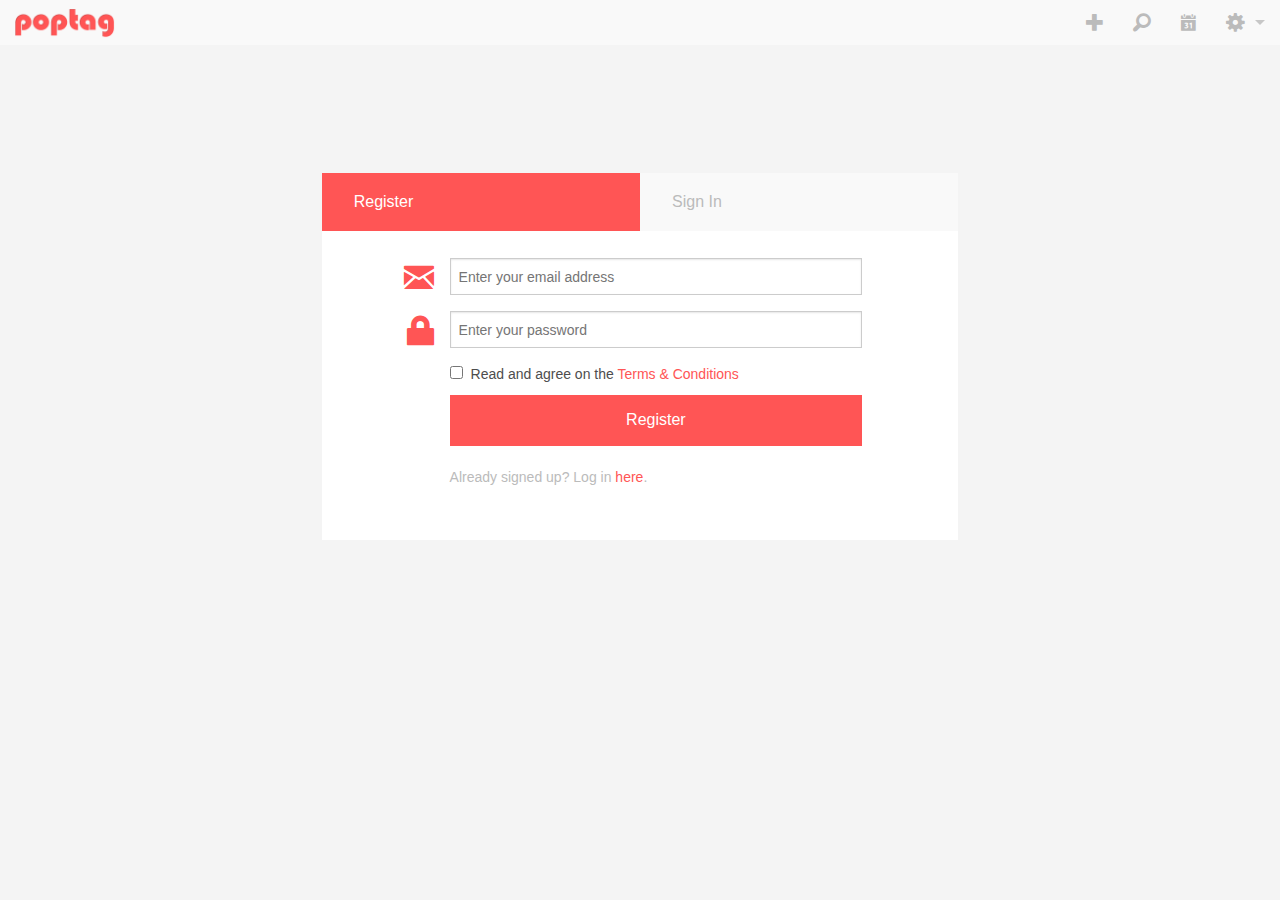
==== index.html @ 1b4990c4 "fresh" ====
<!doctype html>
<html class="no-js" lang="en">
  <head>
    <meta charset="utf-8" />
    <meta name="viewport" content="width=device-width, initial-scale=1.0" />
    <title>poptag</title>
    <link rel="stylesheet" href="css/foundation.css" />
    <link rel="stylesheet" href="css/style.css">
    <link rel="stylesheet" href="css/foundation-icons.css" />
    <script src="js/vendor/modernizr.js"></script>
  </head>
  <body>
    
    <nav class="top-bar" data-topbar>
      <ul class="title-area">
        <li class="name">
          <h1><a href="#"><img class="logo" src="img/logo-204x60.png" /></a></h1>
        </li>
         <!-- Remove the class "menu-icon" to get rid of menu icon. Take out "Menu" to just have icon alone -->
        <li class="toggle-topbar menu-icon"><a href="#"><span></span></a></li>
      </ul>
    
      <section class="top-bar-section">
        <ul class="right">
        	<li><a href="#"><i class="fi-plus"></i></a></li>
            <li><a href="#"><i class="fi-magnifying-glass"></i></a></li>
            <li><a href="#"><i class="fi-calendar"></i></a></li>
            <li class="has-dropdown">
                <a href="#"><i class="fi-widget"></i></a>
                <ul class="dropdown">
                    <li><a href="#">Profile</a></li>
                    <li><a href="#">Setting</a></li>
                    <li><a href="#">Sign Out</a></li>
                </ul>
            </li>
        </ul>
      </section>
    </nav>
    
    <div class="row toppadding">
      <div class="small-12 medium-10 large-8 small-centered columns">
      	<div class="dialogue">
	        <ul class="tabs" data-tab data-options="deep_linking:true">
              <li class="tab-title width50 active"><a href="#registerform">Register</a></li>
              <li class="tab-title width50"><a href="#signinform">Sign In</a></li>
            </ul>
            <div class="tabs-content">
              <div class="content active" id="registerform">
                <form>
                  <div class="row">
                    <div class="small-10 medium-10 large-10 small-centered">
                      <div class="row">
                        <div class="small-3 columns">
                          <label for="registeremail" class="right"><i class="fi-mail"></i></label>
                        </div>
                        <div class="small-9 columns">
                          <input type="text" id="registeremail" placeholder="Enter your email address">
                        </div>
                      </div>
                      <div class="row">
                        <div class="small-3 columns">
                          <label for="registerpassword" class="right"><i class="fi-lock"></i></label>
                        </div>
                        <div class="small-9 columns">
                          <input type="text" id="registerpassword" placeholder="Enter your password">
                        </div>
                      </div>
                      <div class="row">
                        <div class="small-3 columns">
                        </div>
                        <div class="small-9 columns">
                          <input id="read" type="checkbox"><label for="read">Read and agree on the <a href="#" data-reveal-id="tcmodal">Terms & Conditions</a></label>
                        </div>
                      </div>
                      <div class="row">
                        <div class="small-3 columns">
                        </div>
                        <div class="small-9 columns">
                          <input type="submit" class="button expand" id="registersubmit" value="Register">
                        </div>
                      </div>
                      <div class="row">
                        <div class="small-3 columns">
                        </div>
                        <div class="small-9 columns">
                          <p class="note">Already signed up? Log in <a href="#signinform">here</a>.</p>
                        </div>
                      </div>
                    </div>
                  </div>
                </form>
              </div>
              <div class="content" id="signinform">
                <form>
                  <div class="row">
                    <div class="small-10 medium-10 large-10 small-centered">
                      <div class="row">
                        <div class="small-3 columns">
                          <label for="email" class="right"><i class="fi-mail"></i></label>
                        </div>
                        <div class="small-9 columns">
                          <input type="text" id="email" placeholder="Enter your email address">
                        </div>
                      </div>
                      <div class="row">
                        <div class="small-3 columns">
                          <label for="password" class="right"><i class="fi-lock"></i></label>
                        </div>
                        <div class="small-9 columns">
                          <input type="text" id="password" placeholder="Enter your password">
                        </div>
                      </div>
                      <div class="row">
                        <div class="small-3 columns">
                        </div>
                        <div class="small-9 columns">
                          <input id="remember" type="checkbox"><label for="remember">Remember my password</label>
                        </div>
                      </div>
                      <div class="row">
                        <div class="small-3 columns">
                        </div>
                        <div class="small-9 columns">
                          <input type="submit" class="button expand" id="registersignin" value="Sign In">
                        </div>
                      </div>
                      <div class="row">
                        <div class="small-3 columns">
                        </div>
                        <div class="small-9 columns">
                          <p class="note">Need a new account? Register <a href="#registerform">here</a>.</p>
                        </div>
                      </div>
                    </div>
                  </div>
                </form>
              </div>
            </div>
      	</div>
      </div>
    </div><!--register & sign in-->

	<div id="tcmodal" class="reveal-modal" data-reveal>
      <h2>Terms & Conditions</h2>
      <p>Lorem ipsum dolor sit amet, consectetur adipiscing elit. Pellentesque imperdiet suscipit mattis. Nullam at ligula non massa ullamcorper bibendum dictum sit amet risus. Fusce quis ante ante. Sed ut nisl vitae augue adipiscing imperdiet. Phasellus placerat eleifend interdum. Mauris sit amet mauris ante. Maecenas pretium metus et adipiscing posuere. Maecenas nec nisl magna. Mauris dapibus varius neque, ac sagittis velit ultricies vel. Pellentesque magna risus, aliquet id tempor eget, aliquet in leo. Phasellus eu nunc cursus, iaculis lectus nec, vestibulum erat.</p>
      <p>Vestibulum justo quam, euismod a lacus ut, porta rhoncus elit. Sed consectetur rutrum felis id auctor. Phasellus ornare sodales tempus. Phasellus malesuada risus dui, vitae dapibus tellus fringilla sed. Quisque nisl felis, facilisis non molestie ornare, ultricies vel massa. Etiam ullamcorper, nunc a tristique commodo, arcu felis congue arcu, vitae lobortis nibh arcu eget ipsum. Proin molestie in nisi nec malesuada. Vivamus semper ultrices elementum. Donec at erat at lorem vehicula placerat. Quisque fringilla pellentesque enim, non tincidunt massa vestibulum non. Fusce nisi lacus, ornare non metus ac, hendrerit dapibus nisi. Mauris at erat nec purus vulputate rutrum in a felis. Aenean id orci sed dolor viverra dapibus. Nulla in risus ligula. Vestibulum ante ipsum primis in faucibus orci luctus et ultrices posuere cubilia Curae; Lorem ipsum dolor sit amet, consectetur adipiscing elit.</p>
      <p>Maecenas commodo, erat in bibendum condimentum, ligula turpis rhoncus augue, sit amet tristique urna velit eu nisi. Vestibulum sagittis odio enim, eget cursus augue vehicula non. Suspendisse pellentesque ante quis ipsum sagittis tincidunt. Quisque non augue ut purus luctus pellentesque vitae in neque. Maecenas porttitor rutrum purus aliquam feugiat. Sed lacinia scelerisque odio, ac lacinia tellus dignissim non. Nam at sollicitudin dui. Vivamus auctor vestibulum sodales. Vestibulum ac lacinia neque. Etiam magna neque, molestie sodales nulla nec, suscipit faucibus libero.</p>
      <a class="close-reveal-modal">&#215;</a>
    </div><!--terms & conditions-->
    
    <script src="js/vendor/jquery.js"></script>
    <script src="js/foundation.min.js"></script>
    <script src="js/foundation/foundation.accordion.js"></script>
    <script>
      $(document).foundation();
    </script>
  </body>
</html>
---- css/style.css ----
/*global*/
html{font-family:Helvetica,Arial,sans-serif;color:#666;background:#f4f4f4;}
a{color:#ff5555;}
.toppadding{padding:10% 0;}
.width50{width:50%;}

/*header*/
.logo{width:100px;}
nav ul li i{color:#bbb;font-size:1.8em;}
nav ul li:hover i{color:#fff;}

/*content*/

/*register-signin*/
.dialogue{color:#bbb;background:#fff;}
form{padding-top:2%;}
label i{color:#ff5555;font-size:2.8em;line-height:0.5em;}
.note{font-size:0.875em;}

/*desktop*/


/*tablet*/


/*mobile*/
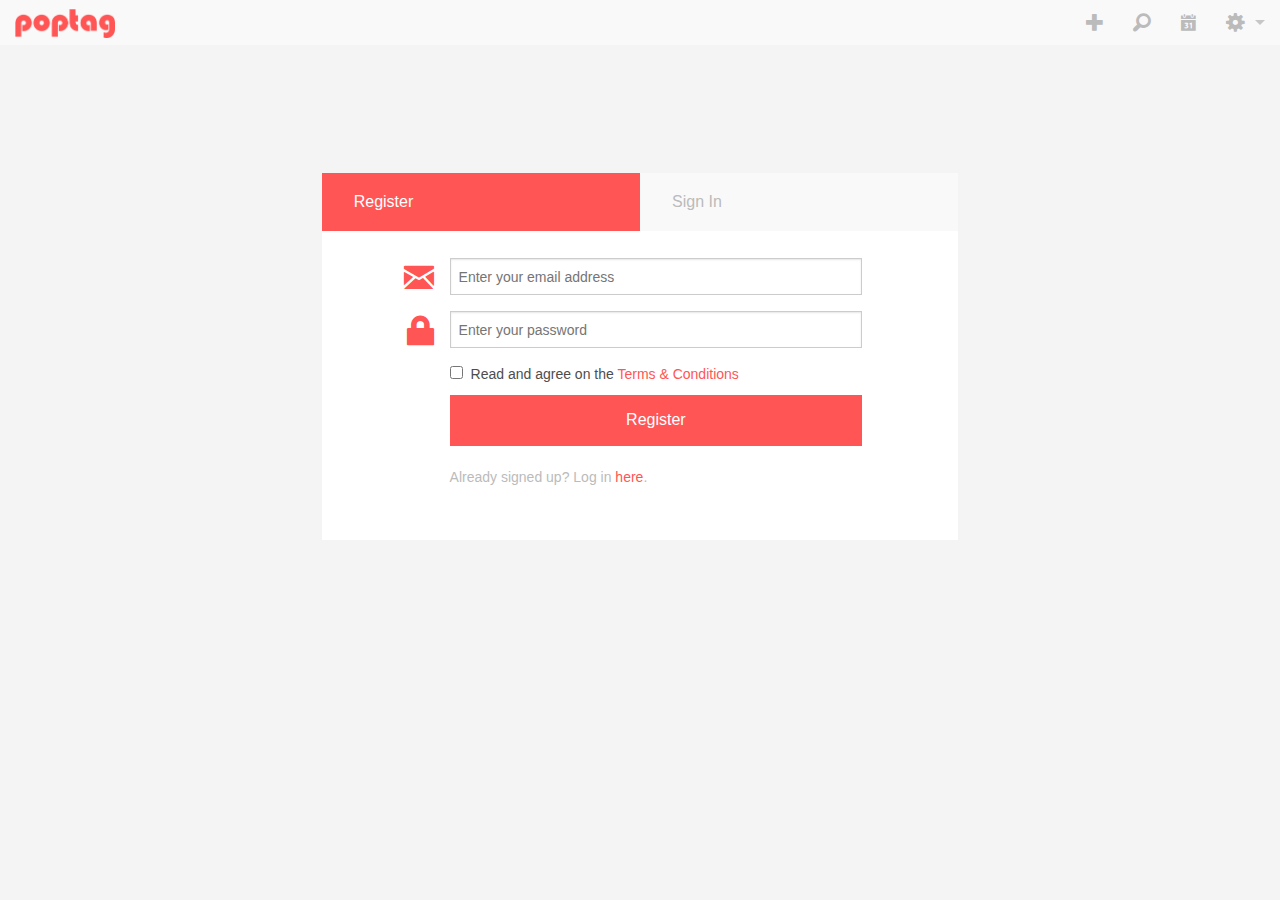
==== commit d8e7c97c: "added" ====
--- a/index.html
+++ b/index.html
@@ -14,9 +14,8 @@
     <nav class="top-bar" data-topbar>
       <ul class="title-area">
         <li class="name">
-          <h1><a href="#"><img class="logo" src="img/logo-204x60.png" /></a></h1>
+          <h1><a href="index.html"><img class="logo" src="img/logo-209x60.png" /></a></h1>
         </li>
-         <!-- Remove the class "menu-icon" to get rid of menu icon. Take out "Menu" to just have icon alone -->
         <li class="toggle-topbar menu-icon"><a href="#"><span></span></a></li>
       </ul>
     
@@ -24,13 +23,13 @@
         <ul class="right">
         	<li><a href="#"><i class="fi-plus"></i></a></li>
             <li><a href="#"><i class="fi-magnifying-glass"></i></a></li>
-            <li><a href="#"><i class="fi-calendar"></i></a></li>
+            <li><a href="calendar-grid.html"><i class="fi-calendar"></i></a></li>
             <li class="has-dropdown">
                 <a href="#"><i class="fi-widget"></i></a>
                 <ul class="dropdown">
-                    <li><a href="#">Profile</a></li>
+                    <li><a href="profile.html">Profile</a></li>
                     <li><a href="#">Setting</a></li>
-                    <li><a href="#">Sign Out</a></li>
+                    <li><a href="index.html">Sign Out</a></li>
                 </ul>
             </li>
         </ul>
@@ -46,7 +45,7 @@
             </ul>
             <div class="tabs-content">
               <div class="content active" id="registerform">
-                <form>
+                <form action="home.html">
                   <div class="row">
                     <div class="small-10 medium-10 large-10 small-centered">
                       <div class="row">
@@ -91,7 +90,7 @@
                 </form>
               </div>
               <div class="content" id="signinform">
-                <form>
+                <form action="home.html">
                   <div class="row">
                     <div class="small-10 medium-10 large-10 small-centered">
                       <div class="row">
--- a/css/style.css
+++ b/css/style.css
@@ -2,14 +2,40 @@
 html{font-family:Helvetica,Arial,sans-serif;color:#666;background:#f4f4f4;}
 a{color:#ff5555;}
 .toppadding{padding:10% 0;}
+.toppadding5{padding:5% 0;}
 .width50{width:50%;}
+.width33{width:33.33%;}
+.show{display:block;}
+.hide{display:none;}
 
 /*header*/
 .logo{width:100px;}
 nav ul li i{color:#bbb;font-size:1.8em;}
 nav ul li:hover i{color:#fff;}
+ul.dropdown li a{font-size:1em;}
+.dropdown i{padding:0 10px;}
+.usericon{width:30px;height:30px;margin:3px 0;background:url(../img/avatar.png) no-repeat;background-size:30px 30px;
+	border-radius:15px;
+	-webkit-border-radius:15px;
+	-moz-border-radius:15px;
+}
 
-/*content*/
+/*post*/
+.post{float:left;width:100%;margin:20px 0;background:#fff;border:1px solid #eee;}
+.post .hashtags{margin:10px;line-height:1.2em;}
+.post .hashtags a{color:#bbb;}
+.post .hashtags a:hover{color:#ff5555;}
+.post .date{margin:0 10px;color:#ff5555;font-weight:800;}
+.post .location{margin:0 10px 10px 10px;color:#ff5555;font-weight:800;}
+.post .interaction{list-style:none;width:100%;margin:0;}
+.post .interaction li{float:left;width:33.33%;font-size:1.5em;text-align:center;background:#f9f9f9;border:1px solid #f1f1f1;}
+.post .interaction a{color:#bbb;}
+.post .interaction li:hover a{color:#ff5555;}
+.post .user{float:left;width:100%;background:#f9f9f9;}
+.post .user a{color:#bbb;}
+.post .user img{margin:10px;border:1px solid #f9f9f9;}
+.post .user:hover a{color:#ff5555;}
+.post .interaction .liked a, .post .interaction .added a, .post .interaction .commented a{color:#ff5555;}
 
 /*register-signin*/
 .dialogue{color:#bbb;background:#fff;}
@@ -17,10 +43,135 @@
 label i{color:#ff5555;font-size:2.8em;line-height:0.5em;}
 .note{font-size:0.875em;}
 
-/*desktop*/
+/*bio*/
+.avatar{width:100%;margin:0 0 5% 0;border:1px solid #f4f4f4;}
 
+/*calendar*/
+.calendarnav{background:#ff5555;margin-top:2%;padding:15px 0 0 0;}
+.calendarnav ul{margin:0;}
+.calendarlist, .calendargrid{list-style:none;}
+.calendarlist i, .calendargrid i{color:#fff;font-size:1.8em;line-height:1.2em;}
+table{border-collapse:collapse;}
+table, th, td{border:1px solid #eee;}
+.calendar{width:100%;}
+.calendar th{color:#ff5555;background:#eee;width:14.28%;text-align:center;}
+.calendar td{color:#ff5555;background:#fff;width:14.28%;text-align:center;}
+.calendar td:hover{border:3px solid #ff5555;}
+.calendar td.today{color:#fff;background:#ff5555;}
+.calendar p{display:block;width:100%;font-size:1em;margin:0;}
+.calendar span.events{display:block;width:100%;font-size:1.5em;}
 
-/*tablet*/
+.calendareventlist{float:left;width:100%;}
+.calendarevent{float:right;width:85%;margin-bottom:20px;background:#fff;border:1px solid #eee;position:relative;}
+.calendarevent .eventdetails{display:inline-block;float:right;width:70%;}
+.calendarevent .hashtags{margin:10px;line-height:1.2em;}
+.calendarevent .hashtags a{color:#bbb;}
+.calendarevent .hashtags a:hover{color:#ff5555;}
+.calendarevent .date{margin:0 10px;color:#ff5555;font-weight:800;}
+.calendarevent .location{margin:0 10px 10px 10px;color:#ff5555;font-weight:800;}
+.calendarevent .interaction li{float:left;width:33.33%;font-size:1.5em;text-align:center;background:#f9f9f9;border:1px solid #f1f1f1;}
+.calendarevent .interaction a{color:#bbb;}
+.calendarevent .interaction li:hover a{color:#ff5555;}
+.calendarevent .user a{color:#bbb;}
+.calendarevent .user img{margin:10px;border:1px solid #f9f9f9;}
+.calendarevent .user:hover a{color:#ff5555;}
+.calendarevent .interaction .liked a, .calendarevent .interaction .added a, .calendarevent .interaction .commented a{color:#ff5555;}
+.calendareventdate{float:left;width:15%;}
+.calendareventdate span{float:left;padding:10%;color:#fff;background:url(../img/calendar.png) no-repeat;background-size:100% auto;font-size:1.7em;line-height:1.7em;}
 
-
-/*mobile*/+/* Smartphones (portrait and landscape) ----------- */
+@media only screen
+and (min-device-width : 320px)
+and (max-device-width : 480px) {
+	.desktoponly{display:none;}
+	.mobileonly{display:block;}
+	.calendarevent .eventphoto{display:inline-block;width:30%;padding-bottom:92px;}
+	.calendarevent .interaction{list-style:none;width:100%;margin:0;position:absolute;bottom:52px;right:0;}
+	.calendarevent .user{width:100%;background:#f9f9f9;position:absolute;bottom:0;right:0;}
+}
+ 
+/* Smartphones (landscape) ----------- */
+@media only screen
+and (min-width : 321px) {
+	.desktoponly{display:none;}
+	.mobileonly{display:block;}
+	.calendarevent .eventphoto{display:inline-block;width:30%;padding-bottom:92px;}
+	.calendarevent .interaction{list-style:none;width:100%;margin:0;position:absolute;bottom:52px;right:0;}
+	.calendarevent .user{width:100%;background:#f9f9f9;position:absolute;bottom:0;right:0;}
+}
+ 
+/* Smartphones (portrait) ----------- */
+@media only screen
+and (max-width : 320px) {
+	.desktoponly{display:none;}
+	.mobileonly{display:block;}
+	.calendarevent .eventphoto{display:inline-block;width:30%;padding-bottom:92px;}
+	.calendarevent .interaction{list-style:none;width:100%;margin:0;position:absolute;bottom:52px;right:0;}
+	.calendarevent .user{width:100%;background:#f9f9f9;position:absolute;bottom:0;right:0;}
+}
+ 
+/* iPads (portrait and landscape) ----------- */
+@media only screen
+and (min-device-width : 768px)
+and (max-device-width : 1024px) {
+	.desktoponly{display:block;}
+	.mobileonly{display:none;}
+	.calendarevent .eventphoto{display:inline-block;width:30%;padding:0;}
+	.calendarevent .interaction{list-style:none;width:70%;margin:0;position:absolute;bottom:52px;right:0;}
+	.calendarevent .user{width:70%;background:#f9f9f9;position:absolute;bottom:0;right:0;}
+}
+ 
+/* iPads (landscape) ----------- */
+@media only screen
+and (min-device-width : 768px)
+and (max-device-width : 1024px)
+and (orientation : landscape) {
+	.desktoponly{display:block;}
+	.mobileonly{display:none;}
+	.calendarevent .eventphoto{display:inline-block;width:30%;padding:0;}
+	.calendarevent .interaction{list-style:none;width:70%;margin:0;position:absolute;bottom:52px;right:0;}
+	.calendarevent .user{width:70%;background:#f9f9f9;position:absolute;bottom:0;right:0;}
+}
+ 
+/* iPads (portrait) ----------- */
+@media only screen
+and (min-device-width : 768px)
+and (max-device-width : 1024px)
+and (orientation : portrait) {
+	.desktoponly{display:none;}
+	.mobileonly{display:block;}
+	.calendarevent .eventphoto{display:inline-block;width:30%;padding:0;}
+	.calendarevent .interaction{list-style:none;width:70%;margin:0;position:absolute;bottom:52px;right:0;}
+	.calendarevent .user{width:70%;background:#f9f9f9;position:absolute;bottom:0;right:0;}
+}
+ 
+/* Desktops and laptops ----------- */
+@media only screen
+and (min-width : 1024px) {
+	.desktoponly{display:block;}
+	.mobileonly{display:none;}
+	.calendarevent .eventphoto{display:inline-block;width:30%;padding:0;}
+	.calendarevent .interaction{list-style:none;width:70%;margin:0;position:absolute;bottom:52px;right:0;}
+	.calendarevent .user{width:70%;background:#f9f9f9;position:absolute;bottom:0;right:0;}
+}
+ 
+/* Large screens ----------- */
+@media only screen
+and (min-width : 1824px) {
+	.desktoponly{display:block;}
+	.mobileonly{display:none;}
+	.calendarevent .eventphoto{display:inline-block;width:30%;padding:0;}
+	.calendarevent .interaction{list-style:none;width:70%;margin:0;position:absolute;bottom:52px;right:0;}
+	.calendarevent .user{width:70%;background:#f9f9f9;position:absolute;bottom:0;right:0;}
+}
+ 
+/* iPhone 4 ----------- */
+@media
+only screen and (-webkit-min-device-pixel-ratio : 1.5),
+only screen and (min-device-pixel-ratio : 1.5) {
+	.desktoponly{display:none;}
+	.mobileonly{display:block;}
+	.calendarevent .eventphoto{display:inline-block;width:30%;padding-bottom:92px;}
+	.calendarevent .interaction{list-style:none;width:100%;margin:0;position:absolute;bottom:52px;right:0;}
+	.calendarevent .user{width:100%;background:#f9f9f9;position:absolute;bottom:0;right:0;}
+}